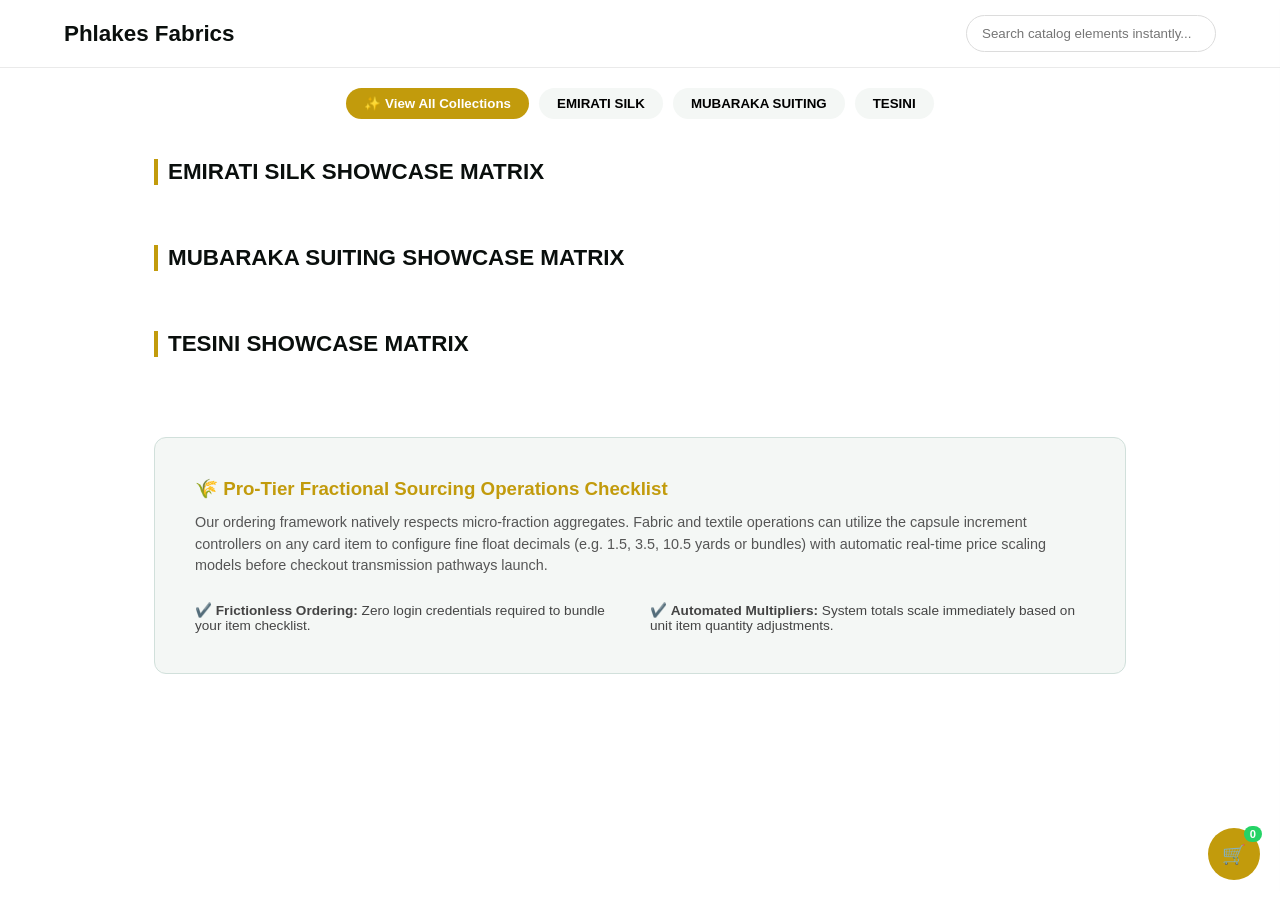
==== catalog.html @ 285f425b "Initial commit" ====
<!DOCTYPE html>
<html lang="en">
<head>
    <meta charset="UTF-8">
    <meta name="viewport" content="width=device-width, initial-scale=1.0">
    <title>Extended Catalog Showroom | Phlakes Fabrics</title>
    
    <!-- 🟢 CONFIGURABLE FAVICON ASSET SLOTS -->
    <link rel="icon" type="image/x-icon" href="images/favicon.ico">
    <link rel="shortcut icon" type="image/png" href="images/Logo.jfif">
    
    <link rel="stylesheet" href="style.css">
    <style>
        .tab-btn.active { background: #C29B0C !important; color: #FFF !important; }
        .checkout-btn { background: #C29B0C !important; }
        .floating-cart-icon { background: #C29B0C !important; }
    </style>
</head>
<body>
    <header>
        <div class="logo"><a href="index.html" style="text-decoration:none; color:inherit;">Phlakes Fabrics</a></div>
        <div class="search-wrapper"><input type="text" id="catalog-search" placeholder="Search catalog elements instantly..."></div>
    </header>
    <div class="tab-container">
        <button class="tab-btn active" data-category="all" style="background:#C29B0C; color:#FFF;">✨ View All Collections</button>
        <button class="tab-btn" data-category="emirati silk">EMIRATI SILK</button>
        <button class="tab-btn" data-category="mubaraka suiting">MUBARAKA SUITING</button>
        <button class="tab-btn" data-category="tesini">TESINI</button>
    </div>
    <main class="menu-container">
        <div id="search-fallback" class="search-fallback-card" style="display: none;">
            <h3>Product Model Not Located</h3>
            <p>No catalog elements matched that query parameter block. Try looking into another active collection group.</p>
            <button id="reset-catalog-btn" class="cta-btn" style="background:#C29B0C; margin-top:10px;">Reset System View</button>
        </div>
        
        <section class="menu-category" data-section-category="emirati silk">
            <h2 class="category-title" style="border-left:4px solid #C29B0C;">EMIRATI SILK Showcase Matrix</h2>
            <div class="menu-grid" id="grid-emirati silk"></div>
        </section>
        <section class="menu-category" data-section-category="mubaraka suiting">
            <h2 class="category-title" style="border-left:4px solid #C29B0C;">MUBARAKA SUITING Showcase Matrix</h2>
            <div class="menu-grid" id="grid-mubaraka suiting"></div>
        </section>
        <section class="menu-category" data-section-category="tesini">
            <h2 class="category-title" style="border-left:4px solid #C29B0C;">TESINI Showcase Matrix</h2>
            <div class="menu-grid" id="grid-tesini"></div>
        </section>
        
        <section style="margin-top:60px; padding:40px; background:#F4F7F5; border-radius:12px; border:1px solid #D1E0DB;">
            <h3 style="color:#C29B0C; font-weight:800; margin-bottom:12px;">🌾 Pro-Tier Fractional Sourcing Operations Checklist</h3>
            <p style="font-size:0.9rem; color:#555; margin-bottom:25px; line-height:1.5;">Our ordering framework natively respects micro-fraction aggregates. Fabric and textile operations can utilize the capsule increment controllers on any card item to configure fine float decimals (e.g. 1.5, 3.5, 10.5 yards or bundles) with automatic real-time price scaling models before checkout transmission pathways launch.</p>
            <div style="display:grid; grid-template-columns:1fr 1fr; gap:20px; font-size:0.85rem; color:#444;">
                <div>✔️ <strong>Frictionless Ordering:</strong> Zero login credentials required to bundle your item checklist.</div>
                <div>✔️ <strong>Automated Multipliers:</strong> System totals scale immediately based on unit item quantity adjustments.</div>
            </div>
        </section>
    </main>
    <div id="cart-drawer" class="cart-drawer">
        <div class="cart-header"><h3>Active Order Manifest</h3><span id="close-cart" class="close-cart-btn">&times;</span></div>
        <div id="cart-items-container" class="cart-items-list"><p class="empty-cart-msg">Your selection basket matrix is completely empty. Select items below to begin building your operational manifest invoice lines.</p></div>
        <div class="cart-footer">
            <div class="total-row"><span>Total Compiled Balance:</span><span id="cart-total-price">₦0</span></div>
            <button id="whatsapp-checkout-btn" class="checkout-btn" disabled>Dispatch Order Sheet to WhatsApp Counter</button>
        </div>
    </div>
    <button id="floating-cart-badge" class="floating-cart-icon">🛒 <span id="cart-count">0</span></button>
    <script src="script.js"></script>
</body>
</html>
---- style.css ----
:root {
    --primary-color: #C29B0C;
    --accent-color: #25D366;
    --dark-color: #0A0F0D;
    --light-color: #F4F7F5;
    --white: #FFFFFF;
    --border-radius: 12px;
    --transition: all 0.4s cubic-bezier(0.16, 1, 0.3, 1);
}
* { margin:0; padding:0; box-sizing:border-box; }
body { font-family:sans-serif; color:var(--dark-color); background-color:var(--white); overflow-x:hidden; }
header { display:flex; justify-content:space-between; align-items:center; padding:15px 5%; background:var(--white); border-bottom:1px solid #EAEAEA; position:sticky; top:0; z-index:1000; }
.logo { font-size:1.4rem; font-weight:800; color:var(--dark-color); }
header nav a { text-decoration:none; color:#555; font-weight:600; margin-left:20px; }
header nav a.active, header nav a:hover { color:var(--primary-color); }
.search-wrapper input { width:250px; padding:10px 15px; border-radius:20px; border:1px solid #DCDCDC; outline:none; transition:var(--transition); }
.search-wrapper input:focus { border-color:var(--primary-color); width:300px; }
.hero { background:linear-gradient(135deg, rgba(10,15,13,0.92) 0%, rgba(5,8,7,0.96) 100%); color:var(--white); text-align:center; padding:90px 24px; }
.hero h1 { font-size:2.5rem; margin-bottom:15px; }
.hero .whatsapp-color { color:var(--accent-color); }
.hero p { font-size:1.1rem; max-width:700px; margin:0 auto 30px; opacity:0.9; }
.cta-btn { display:inline-block; background-color:var(--primary-color); color:var(--white); padding:12px 28px; text-decoration:none; border-radius:var(--border-radius); font-weight:700; transition:var(--transition); border:none; cursor:pointer; }
.cta-btn:hover { transform:translateY(-1px); opacity:0.95; }
.tab-container { display:flex; justify-content:center; gap:10px; padding:20px; overflow-x:auto; }
.tab-btn { background:var(--light-color); border:none; padding:8px 18px; border-radius:20px; font-weight:600; cursor:pointer; transition:var(--transition); }
.tab-btn.active, .tab-btn:hover { background:var(--primary-color); color:var(--white); }
.menu-container { max-width:1100px; margin:0 auto; padding:20px 5% 60px; }
.menu-category { margin-bottom:40px; }
.category-title { font-size:1.4rem; margin-bottom:20px; border-left:4px solid var(--primary-color); padding-left:10px; text-transform:uppercase; font-weight:700; }
.menu-grid { display:grid; grid-template-columns:repeat(auto-fill, minmax(280px, 1fr)); gap:20px; }
.food-card { background:var(--white); border-radius:var(--border-radius); border:1px solid #EAEAEA; overflow:hidden; transition:var(--transition); }
.food-card:hover { transform:translateY(-2px); box-shadow:0 8px 20px rgba(0,0,0,0.05); }
.image-wrapper { width:100%; height:180px; }
.food-info { padding:15px; }
.food-info h3 { font-size:1.1rem; margin-bottom:5px; }
.description { font-size:0.85rem; color:#666; margin-bottom:15px; }
.quantity-control-wrapper { display:inline-flex; align-items:center; background:#EBF2F0; border:1px solid #D1E0DB; border-radius:20px; padding:3px 6px; margin-bottom:12px; gap:4px; }
.step-btn { background:var(--primary-color); color:var(--white); border:none; font-size:0.9rem; width:22px; height:22px; border-radius:50%; display:flex; align-items:center; justify-content:center; cursor:pointer; }
.quantity-input { width:35px; text-align:center; border:none; background:none; font-size:0.85rem; font-weight:700; outline:none; }
.unit-label { font-size:0.75rem; color:#555; }
.price-row { display:flex; justify-content:space-between; align-items:center; border-top:1px solid #F0F4F2; padding-top:10px; }
.price { font-size:1.15rem; font-weight:800; }
.add-to-cart-btn { background:var(--primary-color); color:var(--white); border:none; padding:8px 14px; border-radius:6px; font-weight:600; font-size:0.8rem; cursor:pointer; }
.floating-cart-icon { position:fixed; bottom:20px; right:20px; background:var(--primary-color); color:var(--white); border:none; width:52px; height:52px; border-radius:50%; font-size:1.2rem; cursor:pointer; display:flex; justify-content:center; align-items:center; z-index:1500; }
#cart-count { position:absolute; top:-2px; right:-2px; background:var(--accent-color); font-size:0.7rem; font-weight:700; padding:2px 6px; border-radius:10px; }
.cart-drawer { position:fixed; top:0; right:-360px; width:340px; height:100vh; background:var(--white); box-shadow:-4px 0 20px rgba(0,0,0,0.08); z-index:2000; display:flex; flex-direction:column; transition:right 0.4s ease; }
.cart-drawer.open { right:0; }
.cart-header { padding:15px; border-bottom:1px solid #EEE; display:flex; justify-content:space-between; align-items:center; }
.close-cart-btn { font-size:1.4rem; cursor:pointer; color:#999; }
.cart-items-list { flex:1; overflow-y:auto; padding:15px; }
.empty-cart-msg { text-align:center; color:#999; margin-top:40px; font-size:0.85rem; }
.cart-item-row { display:flex; justify-content:space-between; align-items:center; padding:10px 0; border-bottom:1px solid #F5F5F5; font-size:0.88rem; }
.remove-btn { background:none; border:none; color:#CC0000; font-weight:700; cursor:pointer; }
.cart-footer { padding:15px; background:var(--light-color); border-top:1px solid #EAEAEA; }
.total-row { display:flex; justify-content:space-between; font-weight:700; margin-bottom:12px; }
.checkout-btn { width:100%; background:var(--accent-color); color:var(--white); border:none; padding:10px; border-radius:8px; font-weight:700; cursor:pointer; }
.checkout-btn:disabled { background:#CCC; cursor:not-allowed; }
.search-fallback-card { background:var(--light-color); border:1px dashed #CCC; border-radius:8px; padding:40px 20px; text-align:center; max-width:450px; margin:20px auto; }
footer { text-align:center; padding:30px; border-top:1px solid #EEE; font-size:0.85rem; background:#FFF; }
.scroll-reveal { opacity:0; transform:translateY(25px); transition:opacity 0.6s ease, transform 0.6s ease; }
.scroll-reveal.visible { opacity:1; transform:translateY(0); }
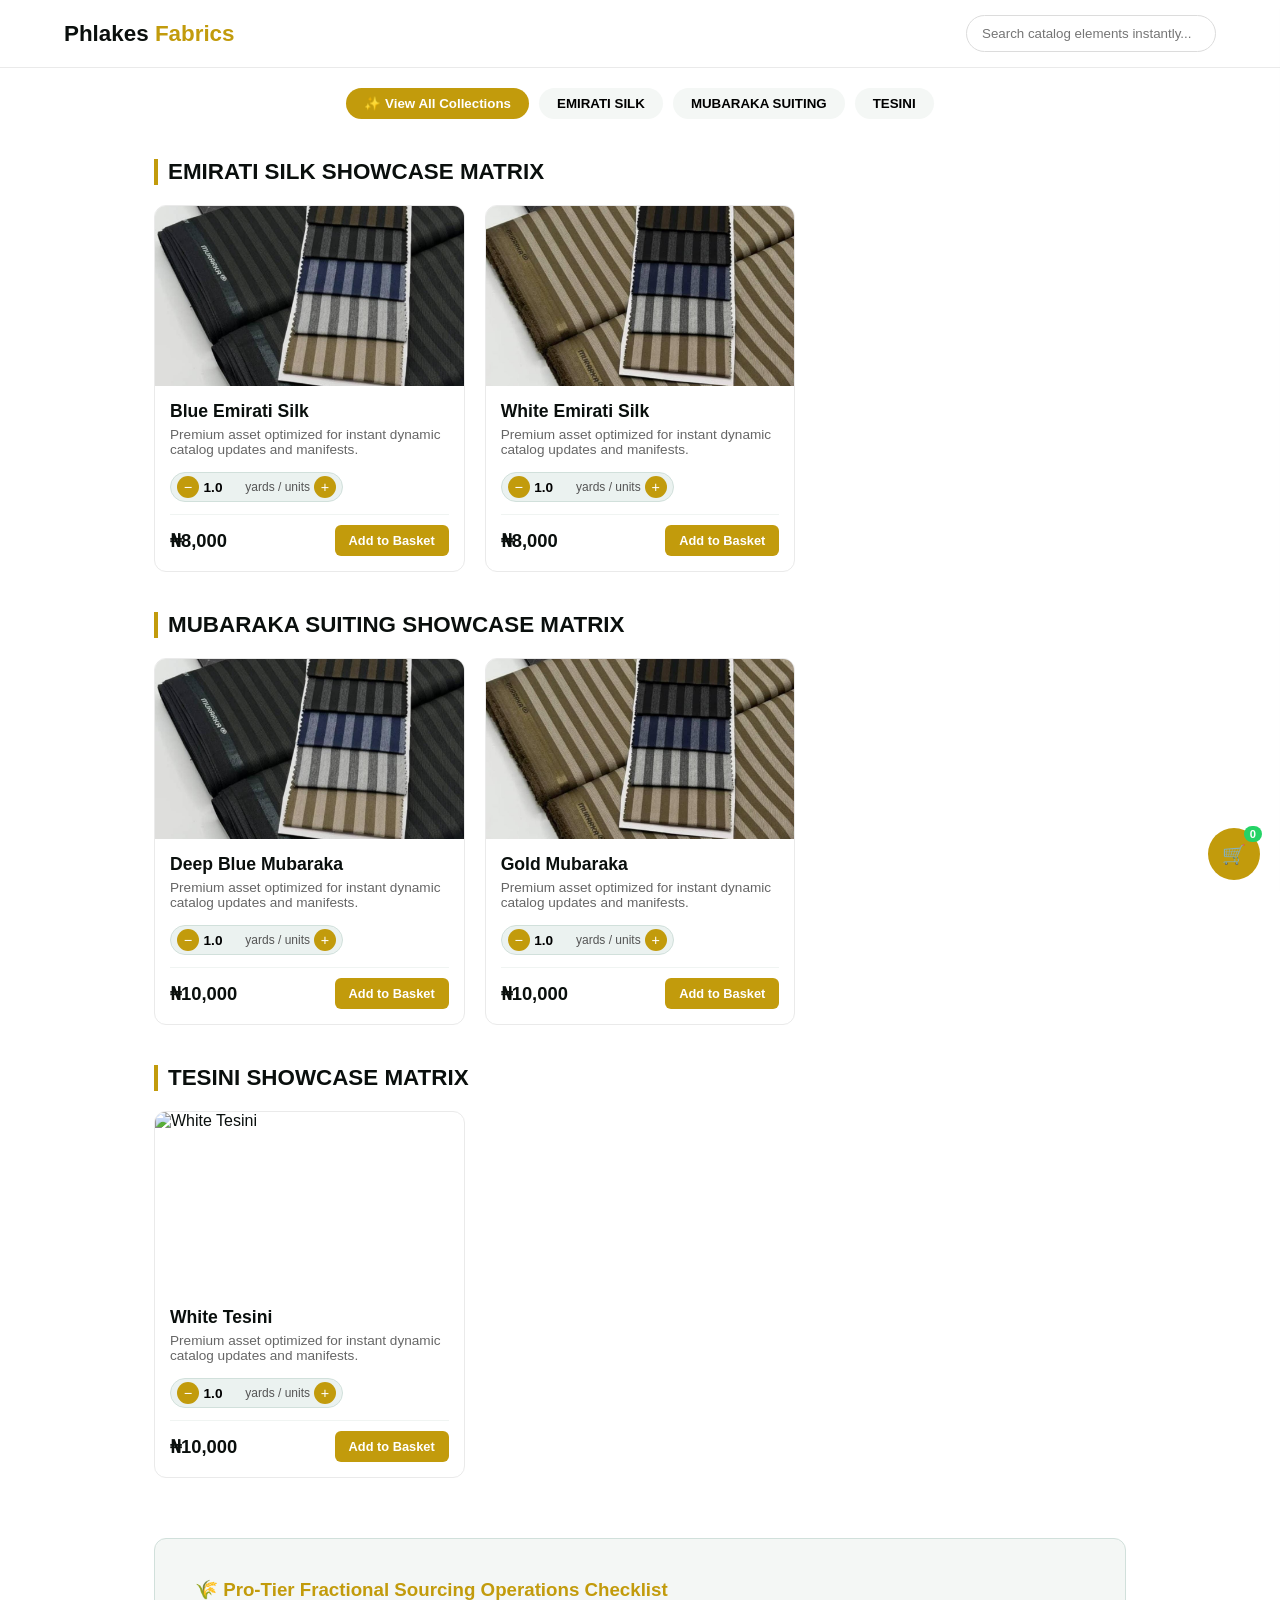
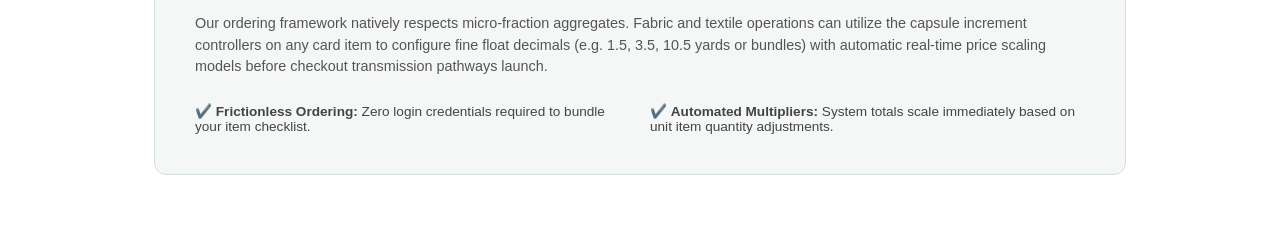
==== commit fa4dc246: "change home page layout and logo" ====
--- a/catalog.html
+++ b/catalog.html
@@ -18,7 +18,7 @@
 </head>
 <body>
     <header>
-        <div class="logo"><a href="index.html" style="text-decoration:none; color:inherit;">Phlakes Fabrics</a></div>
+        <div class="logo"><a href="index.html" style="text-decoration:none; color:inherit;">Phlakes <span style="color: #C29B0C;">Fabrics</span></a></div>
         <div class="search-wrapper"><input type="text" id="catalog-search" placeholder="Search catalog elements instantly..."></div>
     </header>
     <div class="tab-container">
--- a/style.css
+++ b/style.css
@@ -15,7 +15,7 @@
 header nav a.active, header nav a:hover { color:var(--primary-color); }
 .search-wrapper input { width:250px; padding:10px 15px; border-radius:20px; border:1px solid #DCDCDC; outline:none; transition:var(--transition); }
 .search-wrapper input:focus { border-color:var(--primary-color); width:300px; }
-.hero { background:linear-gradient(135deg, rgba(10,15,13,0.92) 0%, rgba(5,8,7,0.96) 100%); color:var(--white); text-align:center; padding:90px 24px; }
+.hero {background-image: url(images/Hero_img.jpeg); color:var(--white); text-align:center; padding:90px 24px; }
 .hero h1 { font-size:2.5rem; margin-bottom:15px; }
 .hero .whatsapp-color { color:var(--accent-color); }
 .hero p { font-size:1.1rem; max-width:700px; margin:0 auto 30px; opacity:0.9; }
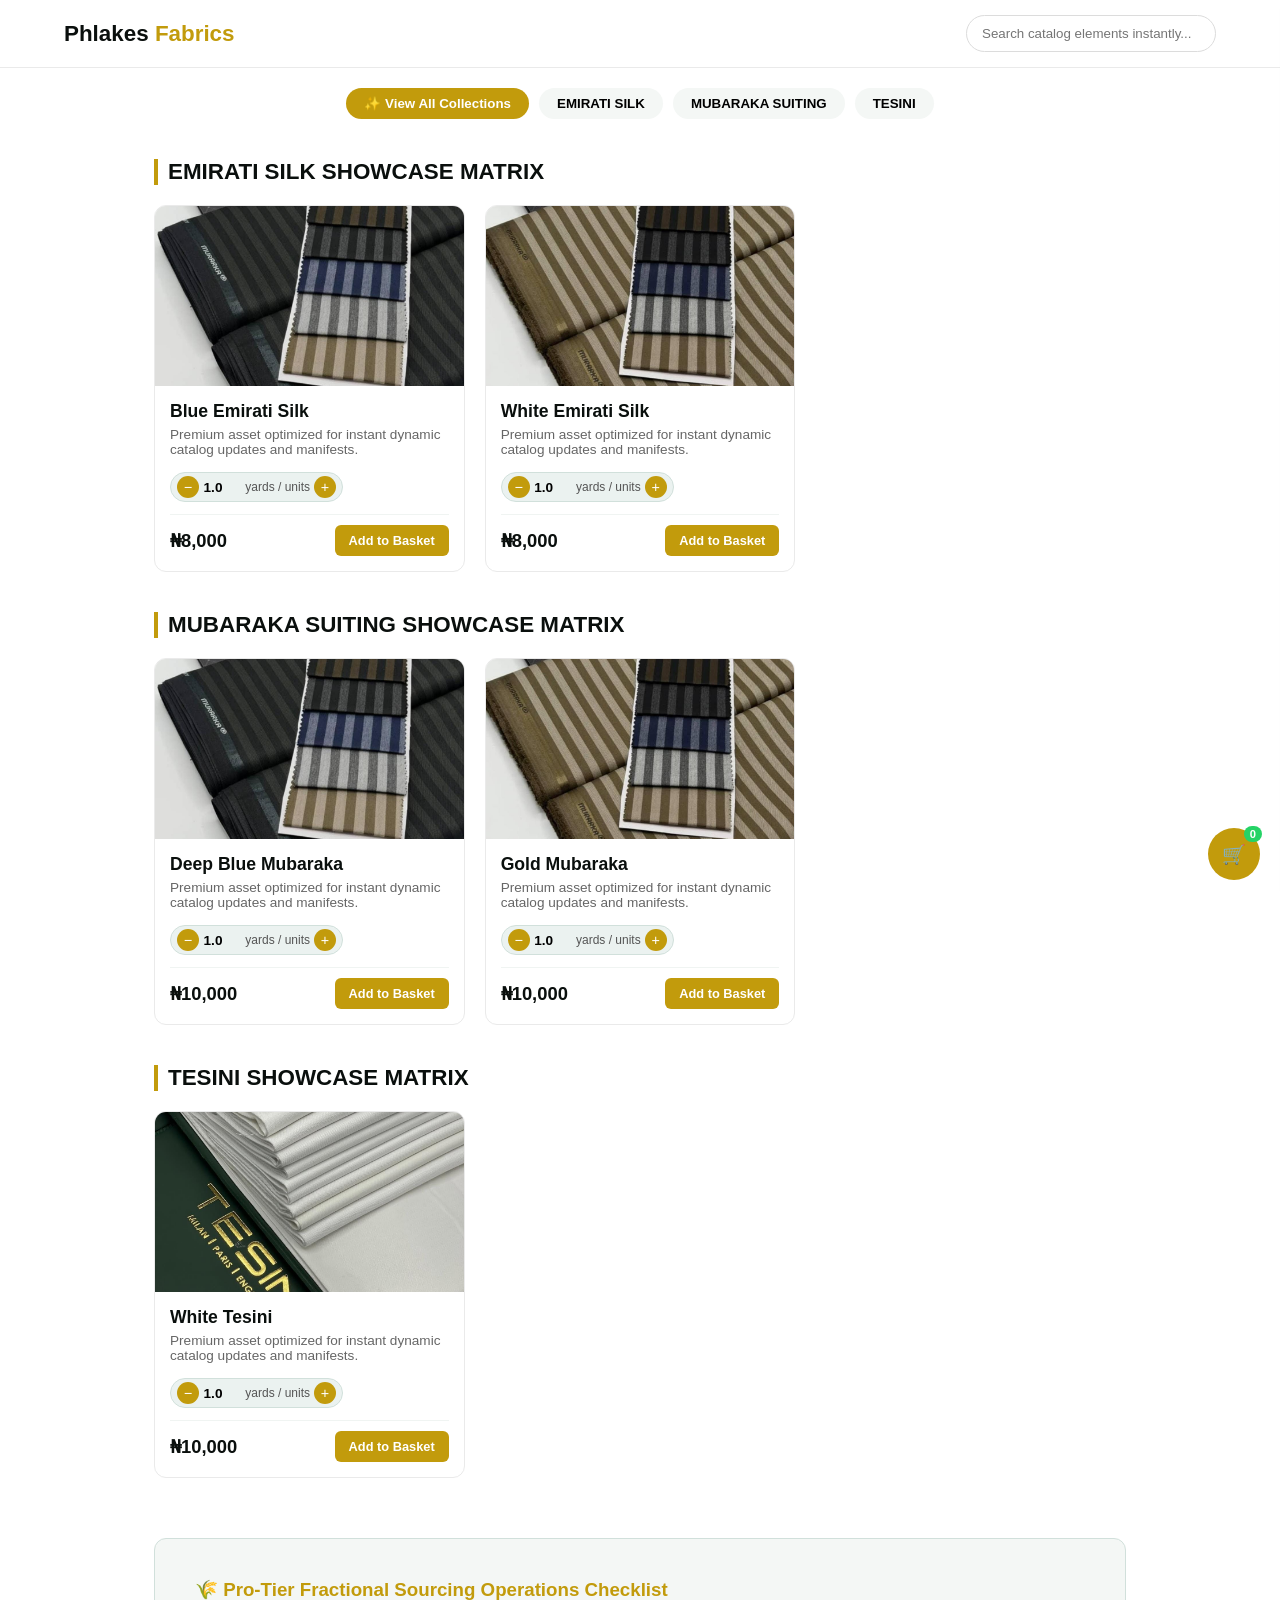
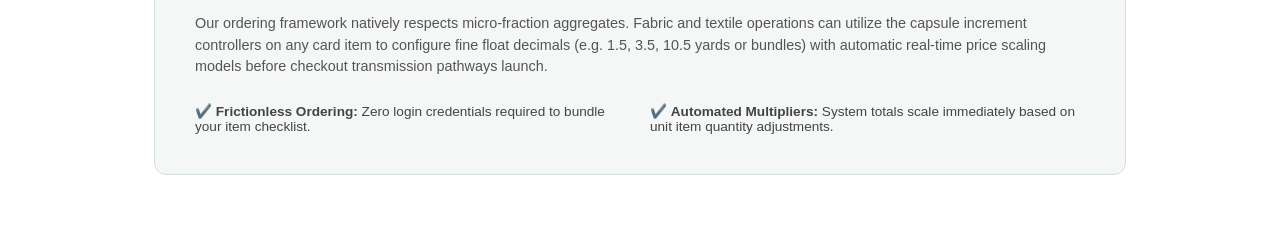
==== commit fd3f8d11: "add all new changes" ====
--- a/catalog.html
+++ b/catalog.html
@@ -22,7 +22,7 @@
         <div class="search-wrapper"><input type="text" id="catalog-search" placeholder="Search catalog elements instantly..."></div>
     </header>
     <div class="tab-container">
-        <button class="tab-btn active" data-category="all" style="background:#C29B0C; color:#FFF;">✨ View All Collections</button>
+        <button class="tab-btn active" data-category="all" style="color:#FFF;">✨ View All Collections</button>
         <button class="tab-btn" data-category="emirati silk">EMIRATI SILK</button>
         <button class="tab-btn" data-category="mubaraka suiting">MUBARAKA SUITING</button>
         <button class="tab-btn" data-category="tesini">TESINI</button>
